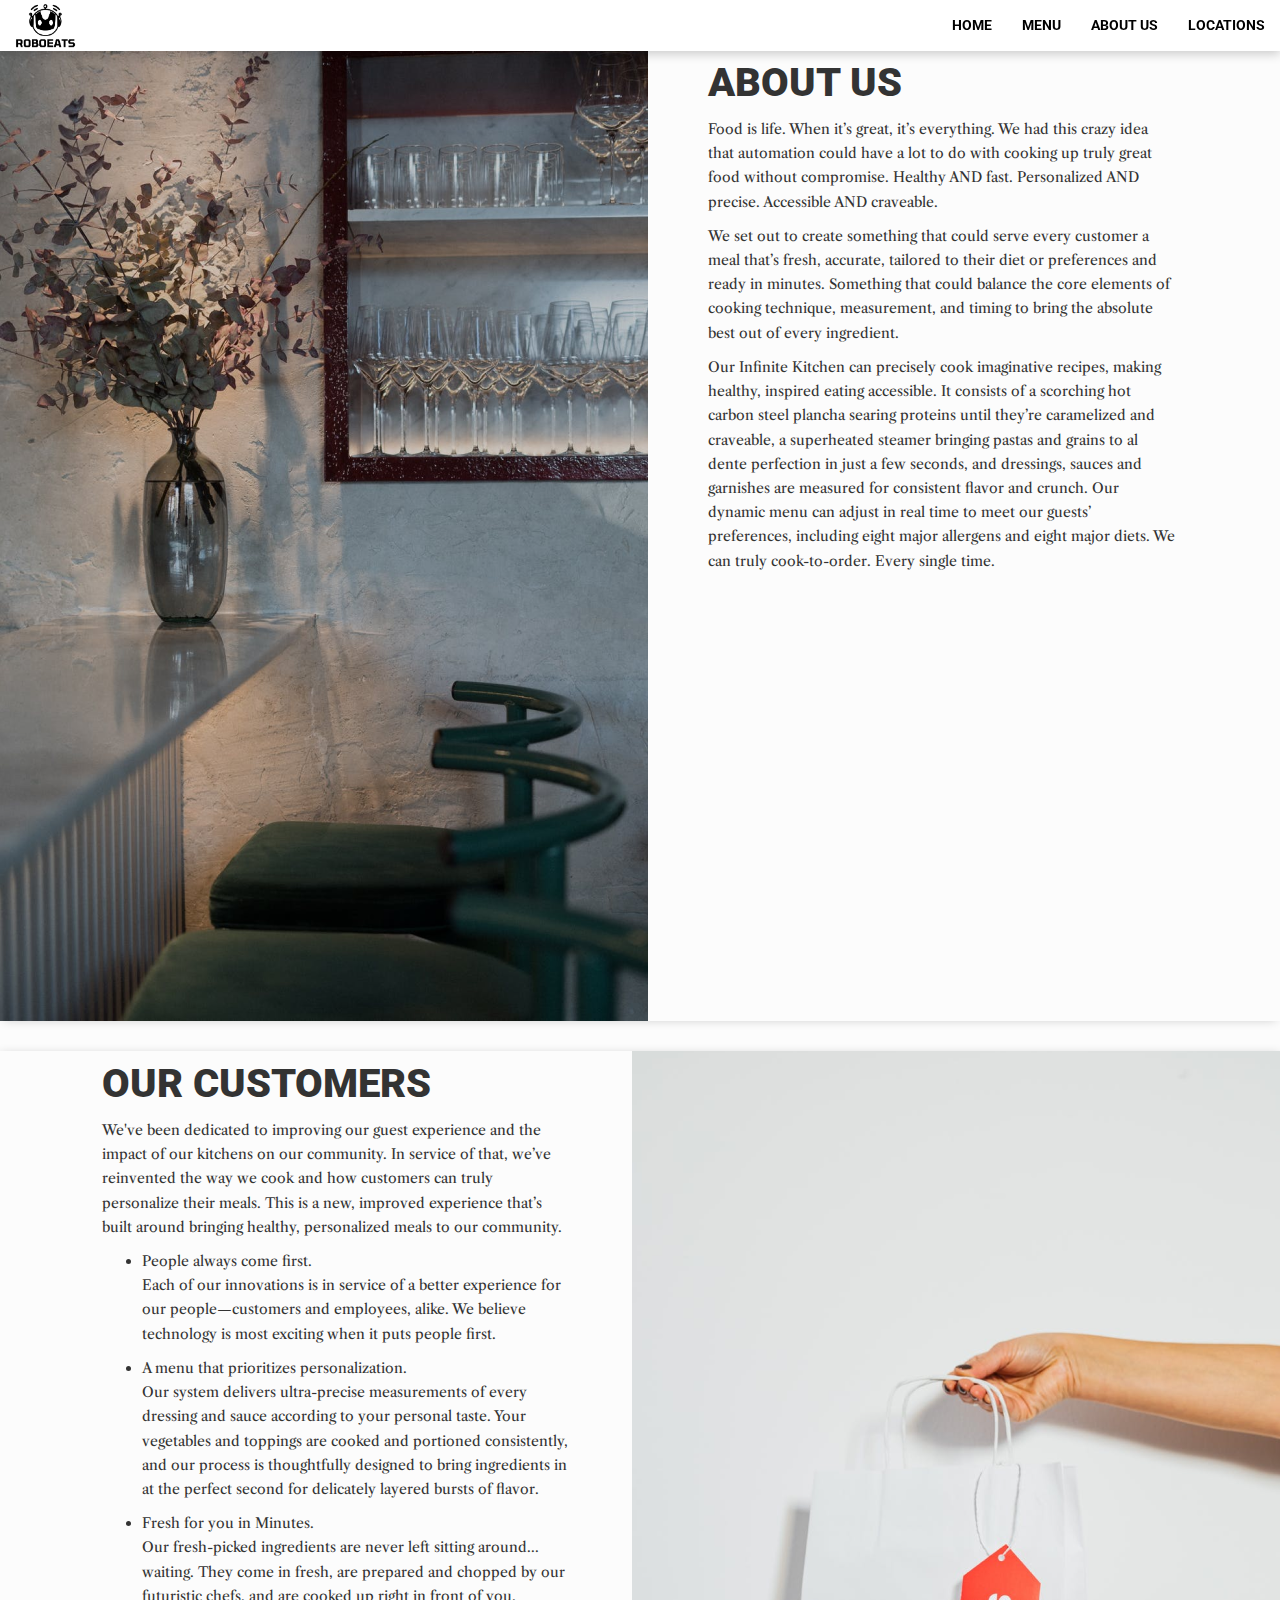
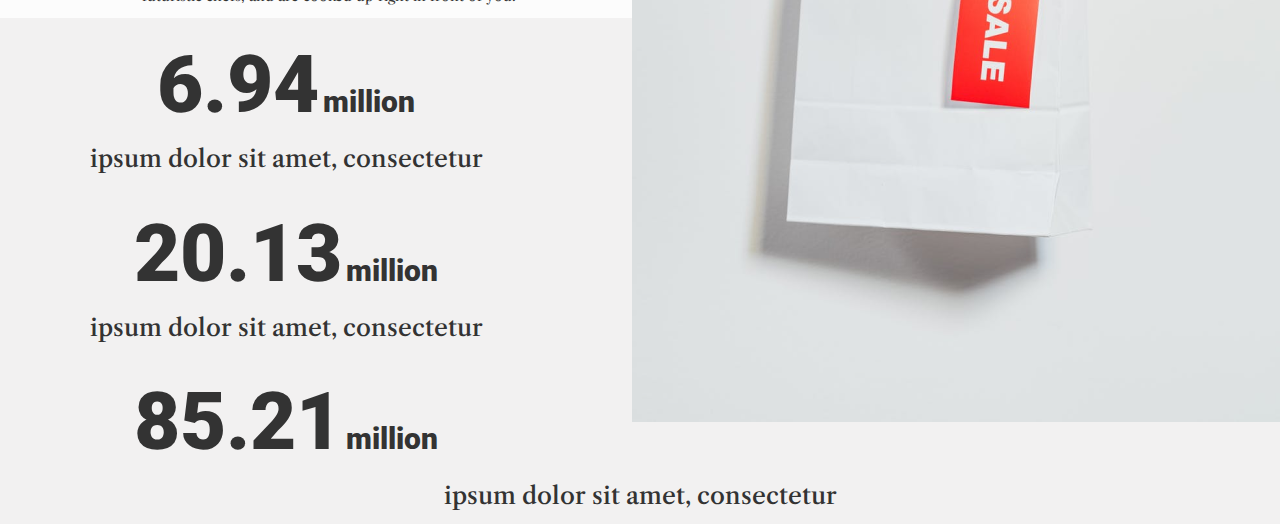
==== about.html @ 12f9654d "tweak navbar" ====
<!DOCTYPE html>
<html>
    <head> 
        <meta charset="utf-8">
        <meta name="viewport" content="width=device-width, initial-scale=1">

        <!-- CSS -->
        <link rel="stylesheet" href="https://maxcdn.bootstrapcdn.com/bootstrap/3.4.1/css/bootstrap.min.css">
        <link rel="stylesheet" href="./assets/css/about.css">
        <link rel="stylesheet" href="./assets/css/navbar.css">

        <!-- BOOTSTRAP -->
        <script src="https://ajax.googleapis.com/ajax/libs/jquery/3.5.1/jquery.min.js"></script>
        <script src="https://maxcdn.bootstrapcdn.com/bootstrap/3.4.1/js/bootstrap.min.js"></script>

        <title>About Us</title>
    </head>
    <body>
            <!-- Navbar -->
            <nav class="navbar navbar-fixed-top navbar-custom">
                <div class="container-fluid">
                  <div class="navbar-header">
                    <button type="button" class="navbar-toggle" data-toggle="collapse" onclick="openNav()">
                      <span class="icon-bar"></span>
                      <span class="icon-bar"></span>
                      <span class="icon-bar"></span>
                    </button>
                    <a class="navbar-brand" href="index.html"><img src="./assets/img/logo_b.png" alt="RoboEats Logo"></a>
                  </div>
                  <div class="collapse navbar-collapse" id="myNavbar">
                    <ul class="nav navbar-nav navbar-right">
                      <li><a class="nav-text" href="index.html">Home</a></li>
                      <li><a class="nav-text" href="menu.html">Menu</a></li>
                      <li><a class="nav-text" href="about.html">About Us</a></li>
                      <li><a class="nav-text" href="locations.html">Locations</a></li>
                    </ul>
                  </div>
                </div>
              </nav>
              <!-- End of Navbar -->
              <!-- Overlay -->
              <div id="myNav" class="overlay">
              <!-- Button to close the overlay navigation -->
                <a href="javascript:void(0)" class="closebtn" onclick="closeNav()">&times;</a>
                <!-- Overlay content -->
                <div class="overlay-content">
  
                  <div class="overlay-links">
                    <a href="index.html">Home</a>
                    <a href="menu.html">Menu</a>
                    <a href="about.html">About</a>
                    <a href="locations.html">Locations</a>
                  </div>
  
                  <div>
                    <img class="overlay-logo" src="./assets/img/logo_w.png" alt="RoboEats Logo">
                  </div>
  
                  <div class="overlay-footer">
                    <p class="overlay-footer-text-1">Find us on</p>
                    <a href="#"><img class="overlay-footer-icons" src="./assets/icons/facebook_w.svg" alt="Link to facebook"></a>
                    <a href="#"><img class="overlay-footer-icons" src="./assets/icons/instagram_w.svg" alt="Link to instagram"></a>
                    <a href="#"><img class="overlay-footer-icons" src="./assets/icons/tiktok_w.svg" alt="Link to tiktok"></a>
                    <a href="#"><img class="overlay-footer-icons" src="./assets/icons/ubereats_w.svg" alt="Link to ubereats"></a>
                    <a href="#"><img class="overlay-footer-icons" src="./assets/icons/doordash_w.svg" alt="Link to doordash"></a>
                    <p class="overlay-footer-text-2">RoboEats &copy; 2021 | All Rights Reserved</p>
                  </div>
  
                </div>
              </div>
              <!-- End of Overlay -->

        <!-- Main Content -->
        <main>
                <div class="container-fluid" id="about-us">
                    <div class="row">
                        <div class="col">
                            <img class="img-responsive pull-left" src="./assets/img/about-bg-1.png">
                        </div>
                        <div class="col">
                            <div class="about-content">
                                <div class="paragraphs">
                                    <h1 class="about-heading">About Us</h1>
                                    <p>Food is life. When it’s great, it’s everything.  We had this crazy idea that automation could have a lot to do with cooking up truly great food without compromise. Healthy AND fast. Personalized AND precise. Accessible AND craveable.</p>
                                    <p>We set out to create something that could serve every customer a meal that’s fresh, accurate, tailored to their diet or preferences and ready in minutes.  Something that could balance the core elements of cooking technique, measurement, and timing to bring the absolute best out of every ingredient.</p>
                                    <p>Our Infinite Kitchen can precisely cook imaginative recipes, making healthy, inspired eating accessible. It consists of a scorching hot carbon steel plancha searing proteins until they’re caramelized and craveable, a superheated steamer bringing pastas and grains to al dente perfection in just a few seconds, and dressings, sauces and garnishes are measured for consistent flavor and crunch. Our dynamic menu can adjust in real time to meet our guests’ preferences, including eight major allergens and eight major diets. We can truly cook-to-order. Every single time.</p>
                                </div>
                            </div>
                        </div>
                    </div>
                </div>

                <div class="container-fluid" id="our-customers">
                    <div class="row">
                        <div class="col">
                            <img class="img-responsive pull-right" src="./assets/img/about-bg-2.png">
                        </div>
                        <div class="col">
                            <div class="about-content">
                                <div class="paragraphs">
                                    <h2 class="about-heading">Our customers</h2>
                                    <p>We've been dedicated to improving our guest experience and the impact of our kitchens on our community. In service of that, we’ve reinvented the way we cook and how customers can truly personalize their meals. This is a new, improved experience that’s built around bringing healthy, personalized meals to our community.</p>
                                    <ul>
                                        <li>People always come first.
                                            <p>Each of our innovations is in service of a better experience for our people—customers and employees, alike. We believe technology is most exciting when it puts people first.</p>
                                        </li>
                                        <li>A menu that prioritizes personalization.
                                            <p>Our system delivers ultra-precise measurements of every dressing and sauce according to your personal taste. Your vegetables and toppings are cooked and portioned consistently, and our process is thoughtfully designed to bring ingredients in at the perfect second for delicately layered bursts of flavor.</p>
                                        </li>
                                        <li>Fresh for you in Minutes.
                                            <p>Our fresh-picked ingredients are never left sitting around... waiting. They come in fresh, are prepared and chopped by our futuristic chefs, and are cooked up right in front of you. </p>
                                        </li>
                                    </ul>
                                </div>
                                <div class="figures text-center">
                                    <div>
                                        <p><span class="numbers">6.94</span> <span class="units">million</span></p>
                                        <p><span class="descriptions">ipsum dolor sit amet, consectetur</span></p>
                                    </div>
                                    <div>
                                        <p><span class="numbers">20.13</span> <span class="units">million</span></p>
                                        <p><span class="descriptions">ipsum dolor sit amet, consectetur</span></p>
                                    </div>
                                    <div>
                                        <p><span class="numbers">85.21</span> <span class="units">million</span></p>
                                        <p><span class="descriptions">ipsum dolor sit amet, consectetur</span></p>
                                    </div>
                                </div>
                            </div>
                        </div>
                    </div>
                </div>
            </div>
        </main>
        <!-- End of Main content -->
        
    <script src="./assets/js/navbar.js"></script>        
    </body>
</html>
---- assets/css/about.css ----
/* Common CSS Starts*/
/* Fonts on this page:
    Roboto Bold 700
    Roboto Black 900
    Roboto Slab 400
    Roboto Bold 700

    font-family: 'Libre Caslon Text', serif;
    font-family: 'Roboto', sans-serif;
    font-family: 'Roboto Slab', serif;
*/
@import url('https://fonts.googleapis.com/css2?family=Libre+Caslon+Text&family=Roboto+Slab:wght@400;700&family=Roboto:wght@700;900&display=swap');
/* Common CSS Ends*/

body {
    background-color: #FCFCFC;
}

#about-us {
    margin: 0;
    padding: 0;
}

main {
    margin-top: 50px; /* Space for Navbar */
}

main .container-fluid {
    margin: 0;
    padding: 0;
}

.row {
    margin: 0;
}

#about-us img {
    margin-right: 60px;
}

#our-customers img {
    margin-left: 60px;
}

.about-heading {
    font-family: 'Roboto', sans-serif;
    font-weight: 900;
    font-size: 40px;
    text-transform: uppercase;
    line-height: 46.88px;                
    /* Prevent wrapping at breakpoints */
    margin: 10px 0;
    display: inline-block;
}

.paragraphs {
    padding: 0 8%;
}

.about-content >  .paragraphs > p,  .about-content >  .paragraphs > ul {
    font-family: 'Libre Caslon Text', serif;
    font-weight: 400;
    font-size: 14px;
    line-height: 24.22px;
} 

.figures {
    background-color: #F2F1F1;
}

.figures div p {
    margin: 0;
    padding: 0;
}

.figures div {
    padding: 10px 0;
}

.descriptions {
    font-family: 'Libre Caslon Text', serif;
    font-weight: 500;
    font-size: 24px;
}

.numbers {
    font-family: 'Roboto', sans-serif;
    font-weight: 900;
    font-size: 80px;
}

.units {
    font-family: 'Roboto', sans-serif;
    font-weight: 900;
    font-size: 30px;
}

#about-us {
    margin-bottom: 30px;
    box-shadow:  0 3px 10px -4px rgb(0 0 0 / 0.2); 
}

#our-customers {
    box-shadow: 0 3px 10px rgb(0 0 0 / 0.2);
}

@media only screen and (max-width: 375px) {
    .about-heading {
        font-size: 22px;
    }
}
---- assets/css/navbar.css ----
/* Common CSS Starts*/
/* Fonts on this page:
    Roboto Bold 700
    Roboto Black 900
    Roboto Slab 400
    Roboto Bold 700

    font-family: 'Libre Caslon Text', serif;
    font-family: 'Roboto', sans-serif;
    font-family: 'Roboto Slab', serif;
*/
@import url('https://fonts.googleapis.com/css2?family=Libre+Caslon+Text&family=Roboto+Slab:wght@400;700&family=Roboto:wght@700;900&display=swap');
/* Common CSS Ends*/



/* Overrides Default Bootstrap Styles Starts */
.nav-text {
    font-family: 'Roboto', sans-serif; /* Set Navbar Fonts */
    font-weight: 700;
    font-size: 14px;
    color: #000000;
    text-transform: uppercase;
}

.navbar ul li a:active, .navbar ul li a:visited, .navbar ul li a:hover {
    color: #000000; /* Overrides Links Color */
}

.navbar-custom {
    background-color:#FFFFFF; /* Set Navbar Color */
    box-shadow: 0 3px 10px rgb(0 0 0 / 0.2);
}

.navbar .navbar-brand {
    padding-top: 3px; /* Set Padding from Top for Logo */
}

.navbar .navbar-brand img {
    height: 45px; /* Set Logo Height */
}

.icon-bar {
    background-color:#0D0D0D !important; /* Overrides Hamburger Menu */
}
/* Overrides Default Bootstrap Styles Ends */


/* Overlay CSS Starts */
/* Reference: https://www.w3schools.com/howto/howto_js_fullscreen_overlay.asp */
.overlay {
    height: 100%;
    width: 0;
    position: fixed;
    z-index: 1;
    left: 0;
    top: 0;
    background-color: rgb(19,19,19);
    background-color: rgba(19,19,19, 0.95);
    overflow-x: hidden;
    transition: 0.3s;
}

.overlay-content {
    position: relative;
    width: 100%;
    height: calc(100% - 50px); /* Minus margin-top */
    text-align: center;
    margin-top: 50px; /* Margin needed for close button */
    padding: 0;
}

.overlay .overlay-links > a {
    padding: 10px;
    text-decoration: none;
    font-family: 'Roboto', sans-serif;
    text-transform: uppercase;
    font-size: 24px;
    color: #FFFFFF;
    display: block;
    transition: 0.3s;
    padding: 0;
}

.overlay .overlay-links > a:hover {
    /* overlay-links styles */
    color: #FCFCFC;
    text-decoration: none;
}

.overlay-logo {
    width: 200px;
    padding: 20px;
}

/* Close button position */
.overlay .closebtn {
    position: absolute;
    top: 10px;
    right: 35px;
}

/* Close button */
#myNav .closebtn {
    color: #FFFFFF;
    font-size: 25px;
    font-family: 'Libre Caslon Text', serif;
}

#myNav > a:hover {
    /* closebtn styles */
    color: #FCFCFC;
    text-decoration: none;
}

.overlay-footer {
    position: absolute;
    bottom: 0;
    width: 100%;

    font-family: 'Roboto', sans-serif;
    font-weight: 700;
    text-transform: uppercase;
    font-size: 12px;
    color:#FFFFFF;
}

.overlay-footer-icons {
    padding: 5px 2px;
}

.overlay-footer-text-1 {
    margin: 0;
    padding: 0;
}

.overlay-footer-text-2 {
    margin: 0;
    padding: 10px 0;
}

/* Overlay CSS Ends */
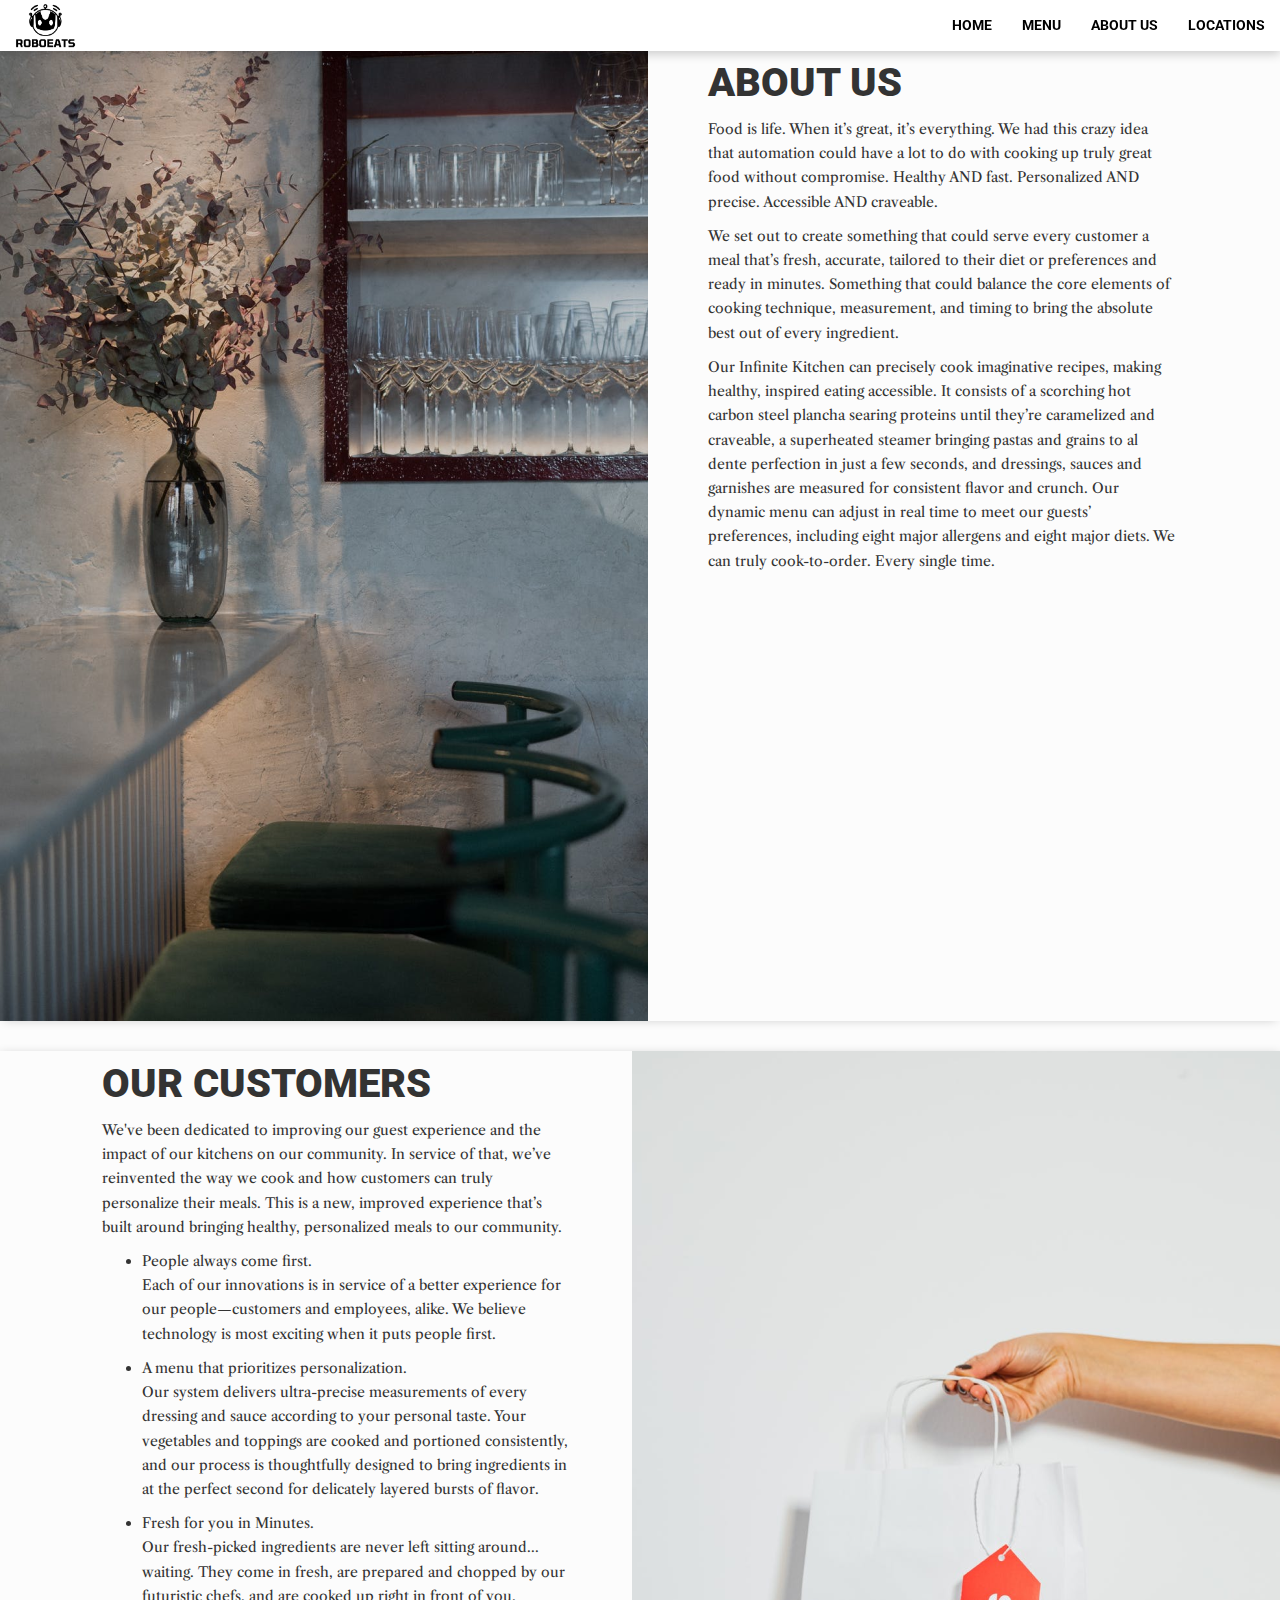
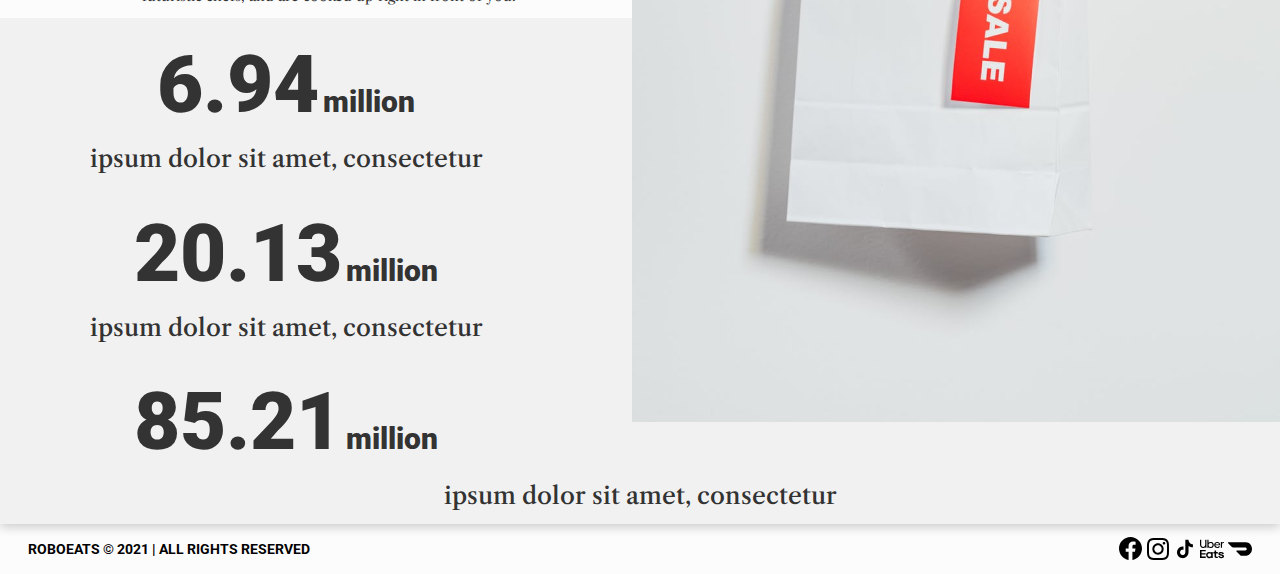
==== commit 7d41deca: "add footer to all pages" ====
--- a/about.html
+++ b/about.html
@@ -8,6 +8,7 @@
         <link rel="stylesheet" href="https://maxcdn.bootstrapcdn.com/bootstrap/3.4.1/css/bootstrap.min.css">
         <link rel="stylesheet" href="./assets/css/about.css">
         <link rel="stylesheet" href="./assets/css/navbar.css">
+        <link rel="stylesheet" href="./assets/css/footer.css">
 
         <!-- BOOTSTRAP -->
         <script src="https://ajax.googleapis.com/ajax/libs/jquery/3.5.1/jquery.min.js"></script>
@@ -134,6 +135,72 @@
         </main>
         <!-- End of Main content -->
         
+        <footer>
+            <div class="desktop">
+                <div class="footer">
+                    <p class="footer__text">RoboEats &copy; 2021 | All Rights Reserved</p>
+                    <div class="footer__icons">
+                        <img src="assets/icons/facebook_b.svg" alt="link to facebook" />
+                        <img src="assets/icons/instagram_b.svg" alt="link to instagram" />
+                        <img src="assets/icons/tiktok_b.svg" alt="link to tiktok" />
+                        <img src="assets/icons/ubereats_b.svg" alt="link to ubereats" />
+                        <img src="assets/icons/doordash_b.svg" alt="link to doordash" />
+                    </div>
+                </div>
+            </div>
+            <div class="mobile">
+              <div class="m-footer">
+                <ul class="m-footer__list">
+                  <li class="m-footer_li">
+                    <a class="m-footer__text" href="./index.html">Home</a>
+                  </li>
+                  <li class="m-footer_li">
+                    <a class="m-footer__text" href="./menu.html">Menu</a>
+                  </li>
+                  <li class="m-footer_li">
+                    <a class="m-footer__text" href="./about.html">About Us</a>
+                  </li>
+                  <li class="m-footer_li">
+                    <a class="m-footer__text" href="./locations.html">Locations</a>
+                  </li>
+                </ul>
+                <div class="m-footer__icons-container">
+                  <p class="m-footer__text">Find us on</p>
+                  <div>
+                    <img
+                      class="m-footer__icons"
+                      src="./assets/icons/facebook_b.svg"
+                      alt="link to facebook"
+                    />
+                    <img
+                      class="m-footer__icons"
+                      src="./assets/icons/instagram_b.svg"
+                      alt="link to instagram"
+                    />
+                    <img
+                      class="m-footer__icons"
+                      src="./assets/icons/tiktok_b.svg"
+                      alt="link to tiktok"
+                    />
+                    <img
+                      class="m-footer__icons"
+                      src="./assets/icons/ubereats_b.svg"
+                      alt="link to ubereats"
+                    />
+                    <img
+                      class="m-footer__icons"
+                      src="./assets/icons/doordash_b.svg"
+                      alt="link to doordash"
+                    />
+                  </div>
+                </div>
+              </div>
+              <p class="m-footer__copy m-footer__text">
+                RoboEats &copy; 2021 | All Rights Reserved
+              </p>
+            </div>
+          </footer>
+
     <script src="./assets/js/navbar.js"></script>        
     </body>
 </html>--- a/assets/css/footer.css
+++ b/assets/css/footer.css
@@ -0,0 +1,79 @@
+/* footer - start */
+.footer {
+  height: 50px;
+  margin: 0 2em;
+  display: flex;
+  justify-content: space-between;
+}
+
+.footer__text {
+  align-self: center;
+  font-family: Roboto, sans-serif;
+  font-weight: 700;
+  text-decoration: none;
+  text-transform: uppercase;
+  color: black;
+  margin: 0;
+}
+
+.footer__icons {
+  align-self: center;
+}
+
+.m-footer {
+  margin-top: 50px;
+  display: flex;
+  justify-content: space-around;
+}
+
+.m-footer__list {
+  margin: 0;
+  padding: 0;
+  list-style: none;
+  width: 110px;
+}
+
+.m-footer_li {
+  margin: 0.2em;
+}
+
+.m-footer__text {
+  font-family: "Roboto", sans-serif;
+  font-weight: 700;
+  color: black;
+  text-transform: uppercase;
+}
+
+.m-footer__icons-container {
+  width: 110px;
+}
+
+.m-footer__icons {
+  margin: 0 0.3em 0.7em 0;
+}
+
+.m-footer__copy {
+  padding-top: 2em;
+  text-align: center;
+  margin: auto;
+}
+
+.desktop {
+  display: block;
+}
+
+.mobile {
+  display: none;
+}
+
+@media only screen and (max-width: 480px) {
+  .desktop {
+    display: none;
+  }
+
+  .mobile {
+    display: block;
+  }
+}
+
+/* footer - end */
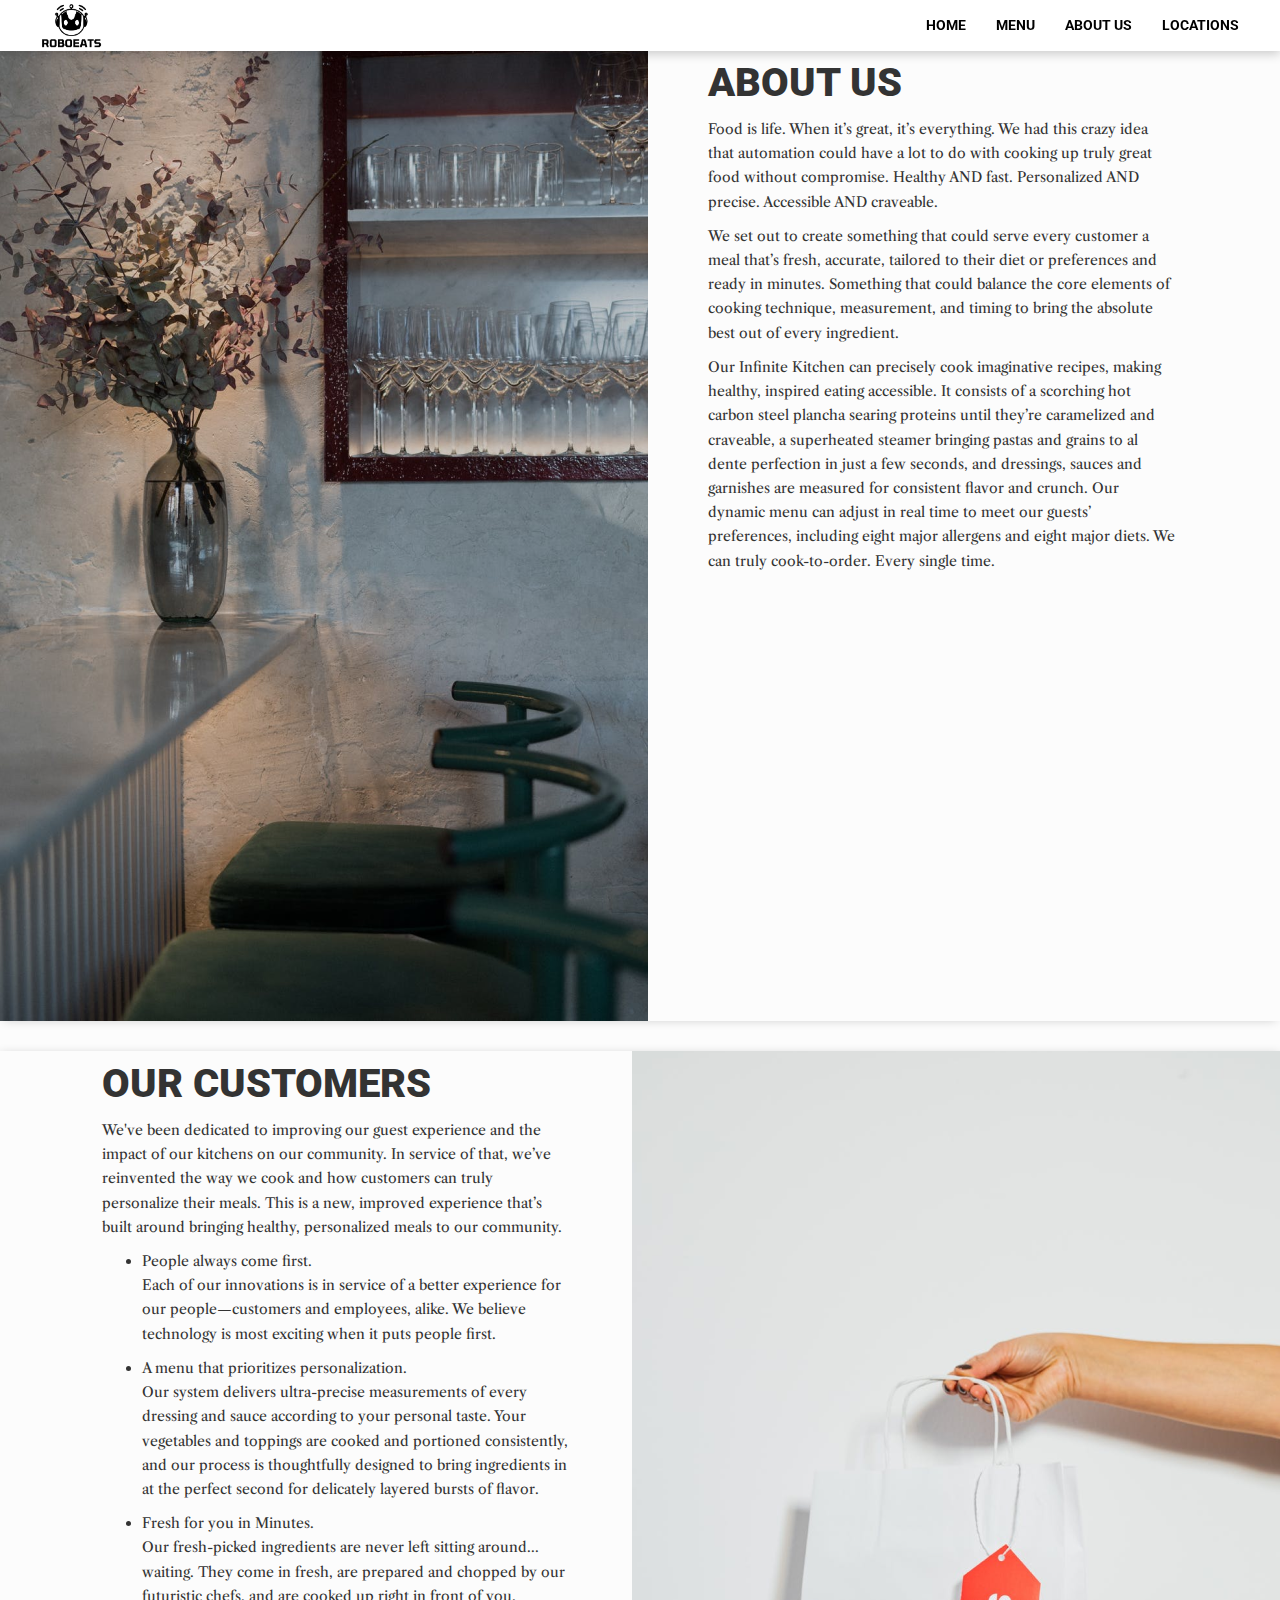
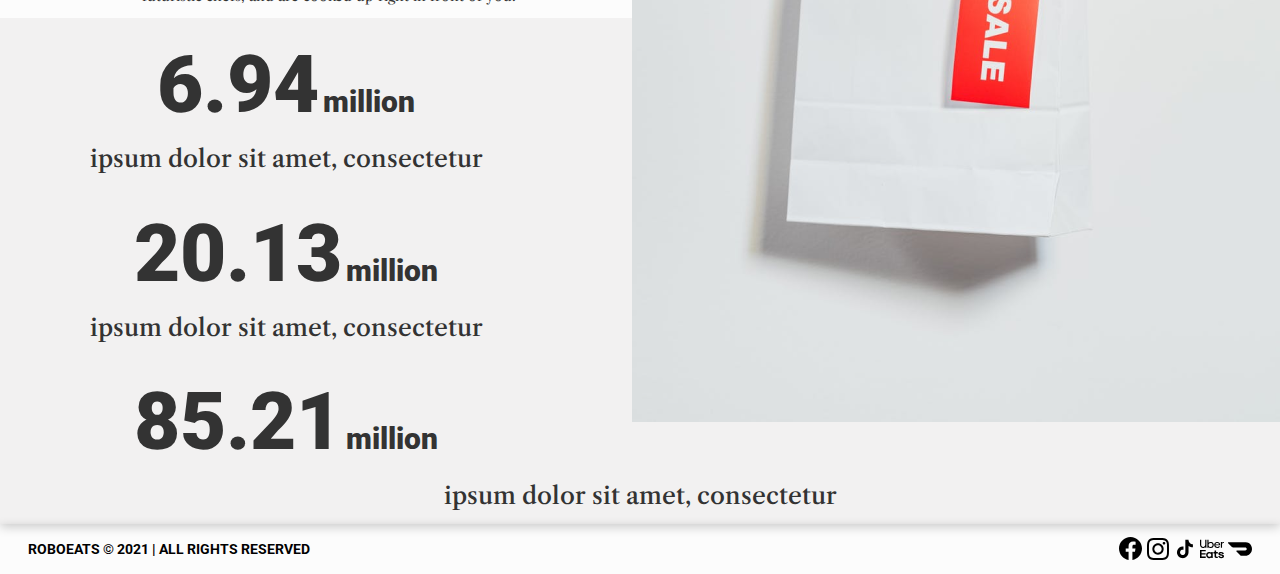
==== commit fac736c2: "modified: meta tags" ====
--- a/about.html
+++ b/about.html
@@ -3,6 +3,8 @@
     <head> 
         <meta charset="utf-8">
         <meta name="viewport" content="width=device-width, initial-scale=1">
+      <meta name="description" content="A fully automated restaurant using today's cutting-edge technology to provide service through an AI-enabled robot.">
+      <meta name="author" content="Jenny Dcruz, Lawrence Lo, Pallav Dubey, Prachi Talajia, Willian Bradley">
 
         <!-- CSS -->
         <link rel="stylesheet" href="https://maxcdn.bootstrapcdn.com/bootstrap/3.4.1/css/bootstrap.min.css">
--- a/assets/css/navbar.css
+++ b/assets/css/navbar.css
@@ -30,6 +30,8 @@
 .navbar-custom {
     background-color:#FFFFFF; /* Set Navbar Color */
     box-shadow: 0 3px 10px rgb(0 0 0 / 0.2);
+    padding-left: 2%;
+    padding-right: 2%;
 }
 
 .navbar .navbar-brand {
--- a/assets/css/footer.css
+++ b/assets/css/footer.css
@@ -21,7 +21,7 @@
 }
 
 .m-footer {
-  margin-top: 50px;
+  padding-top: 20px;
   display: flex;
   justify-content: space-around;
 }
@@ -60,10 +60,12 @@
 
 .desktop {
   display: block;
+  box-shadow: 0 3px 10px rgb(0 0 0 / 0.2);
 }
 
 .mobile {
   display: none;
+  box-shadow: 0 3px 10px rgb(0 0 0 / 0.2);
 }
 
 @media only screen and (max-width: 480px) {
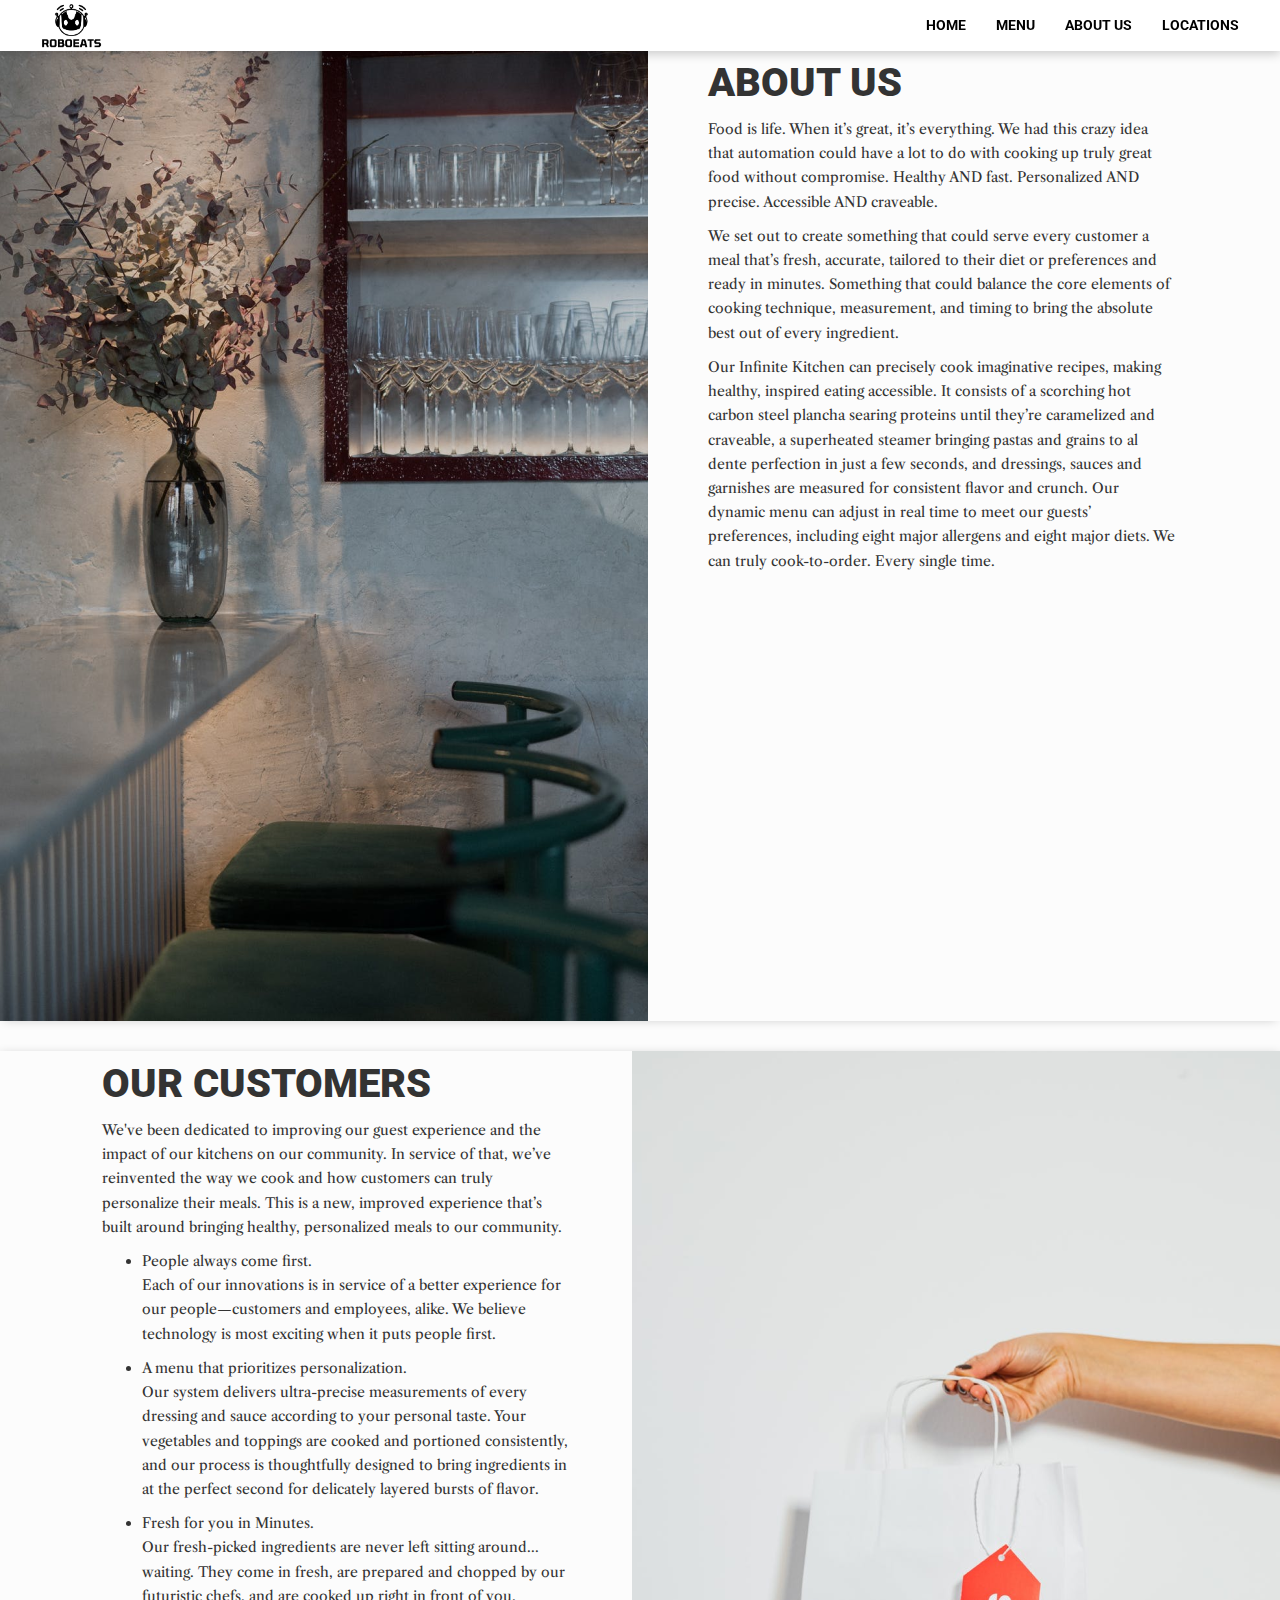
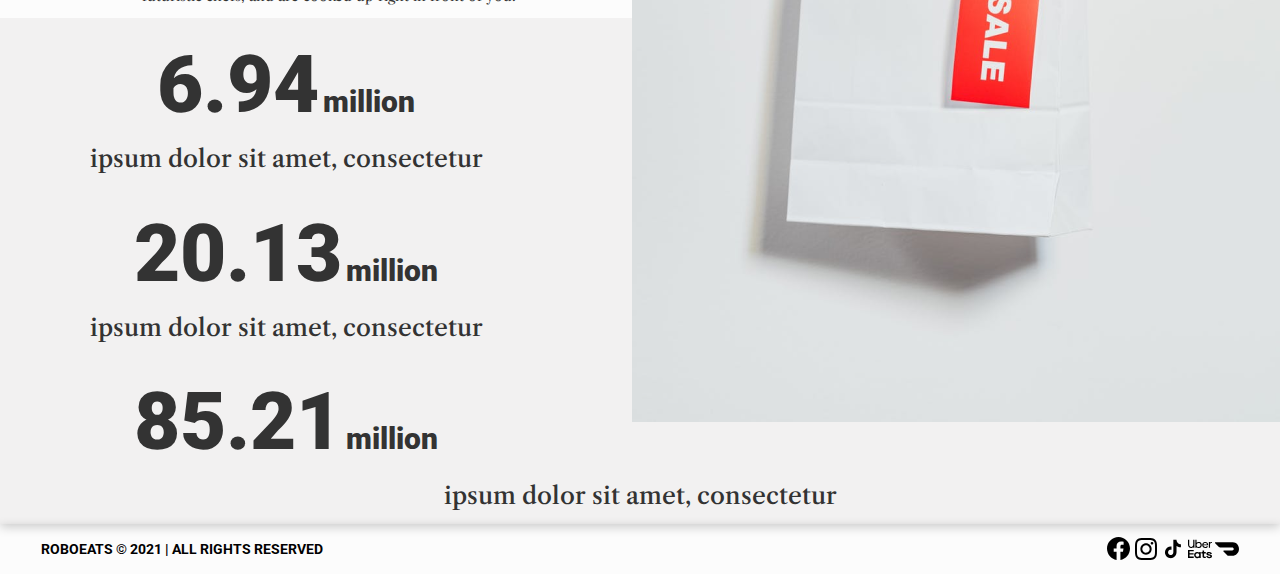
==== commit 5b9fab8f: "rename footer classes" ====
--- a/about.html
+++ b/about.html
@@ -138,7 +138,7 @@
         <!-- End of Main content -->
         
         <footer>
-            <div class="desktop">
+            <div class="desktop-footer">
                 <div class="footer">
                     <p class="footer__text">RoboEats &copy; 2021 | All Rights Reserved</p>
                     <div class="footer__icons">
@@ -150,7 +150,7 @@
                     </div>
                 </div>
             </div>
-            <div class="mobile">
+            <div class="mobile-footer">
               <div class="m-footer">
                 <ul class="m-footer__list">
                   <li class="m-footer_li">
--- a/assets/css/footer.css
+++ b/assets/css/footer.css
@@ -1,4 +1,3 @@
-/* footer - start */
 .footer {
   height: 50px;
   margin: 0 2em;
@@ -14,10 +13,12 @@
   text-transform: uppercase;
   color: black;
   margin: 0;
+  padding-left: 0.8em;
 }
 
 .footer__icons {
   align-self: center;
+  padding-right: 0.8em;
 }
 
 .m-footer {
@@ -58,24 +59,31 @@
   margin: auto;
 }
 
-.desktop {
+.desktop-footer {
   display: block;
   box-shadow: 0 3px 10px rgb(0 0 0 / 0.2);
 }
 
-.mobile {
+@media only screen and (min-width: 1024px) {
+  .footer__icons {
+    padding-right: 0.9em;
+  }
+  .footer__text {
+    padding-left: 0.9em;
+  }
+}
+
+.mobile-footer {
   display: none;
   box-shadow: 0 3px 10px rgb(0 0 0 / 0.2);
 }
 
 @media only screen and (max-width: 480px) {
-  .desktop {
+  .desktop-footer {
     display: none;
   }
 
-  .mobile {
+  .mobile-footer {
     display: block;
   }
 }
-
-/* footer - end */
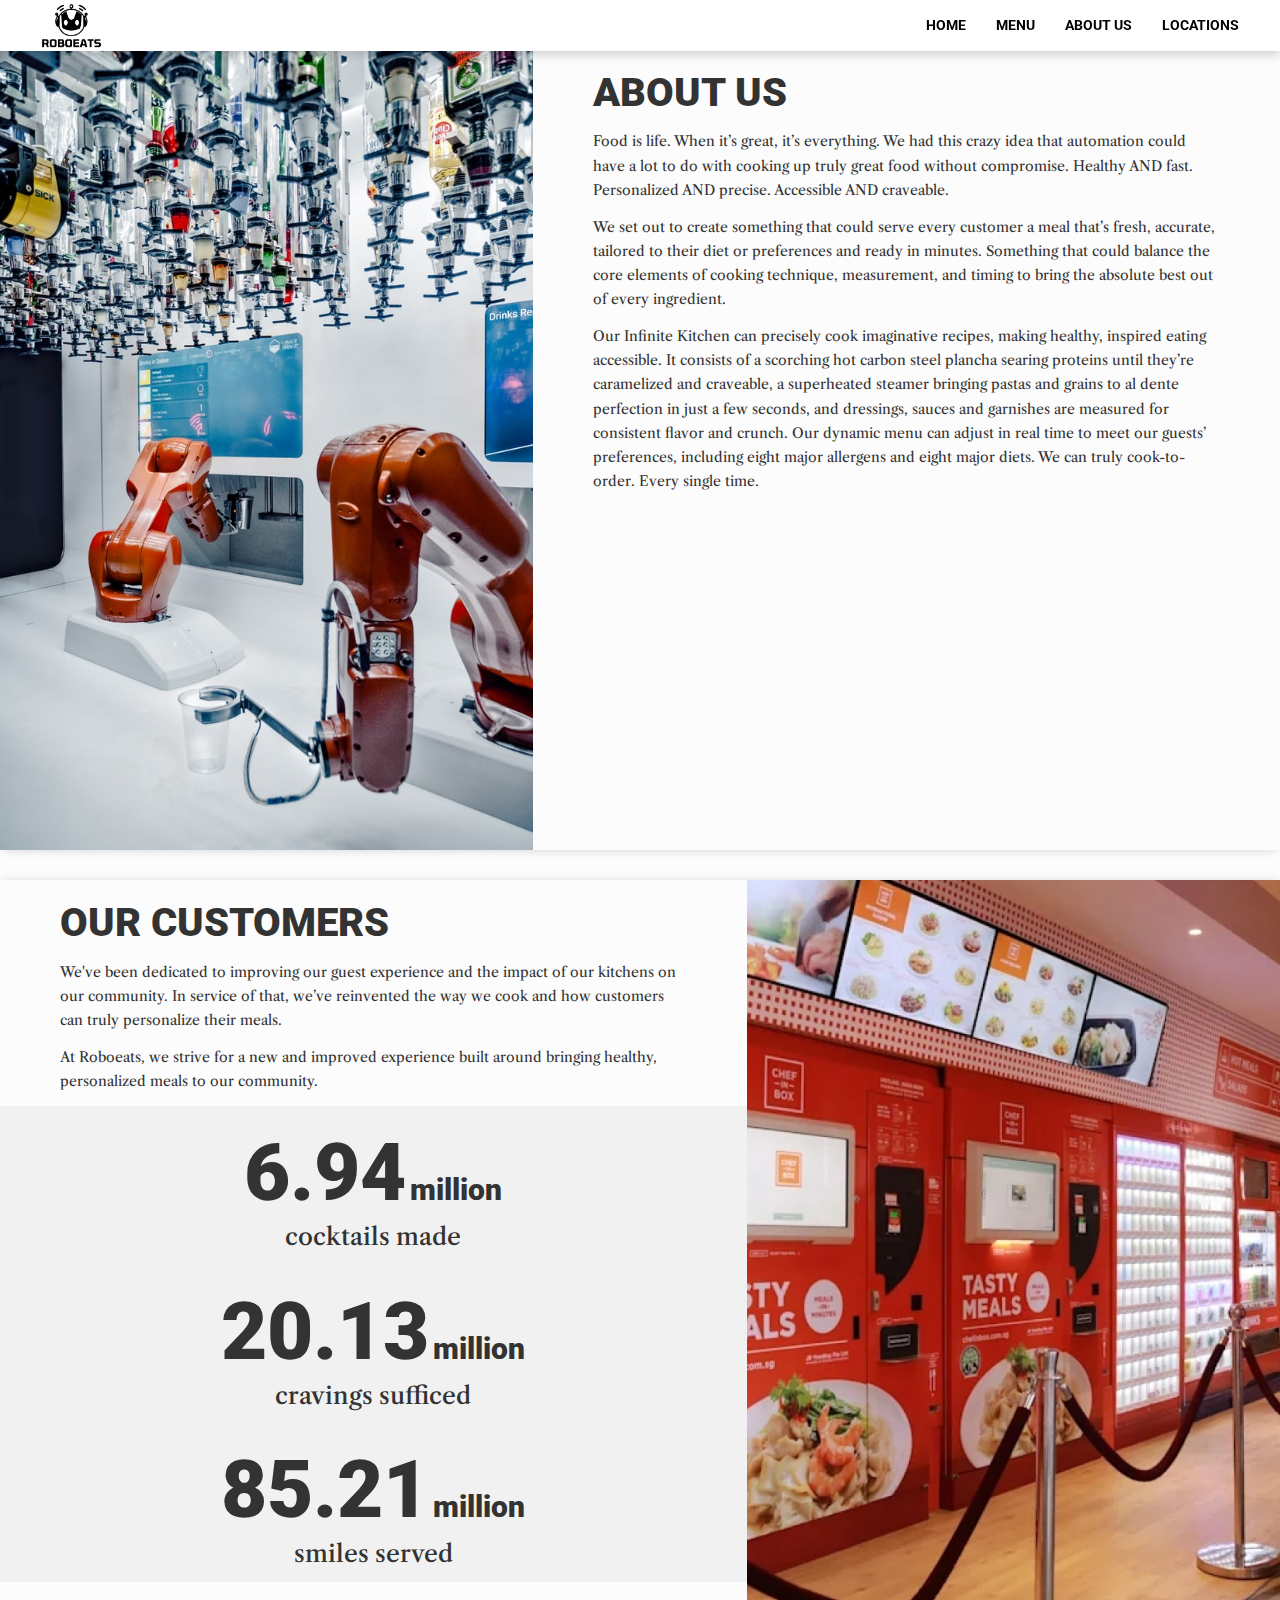
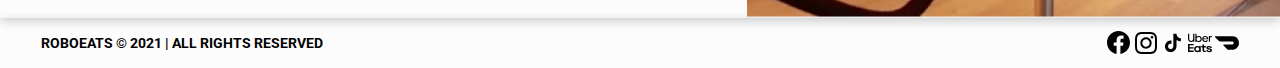
==== commit 5e8d8a5a: "update about page" ====
--- a/about.html
+++ b/about.html
@@ -8,6 +8,7 @@
 
         <!-- CSS -->
         <link rel="stylesheet" href="https://maxcdn.bootstrapcdn.com/bootstrap/3.4.1/css/bootstrap.min.css">
+        <link rel="stylesheet" href="./assets/css/global.css">
         <link rel="stylesheet" href="./assets/css/about.css">
         <link rel="stylesheet" href="./assets/css/navbar.css">
         <link rel="stylesheet" href="./assets/css/footer.css">
@@ -19,68 +20,78 @@
         <title>About Us</title>
     </head>
     <body>
-            <!-- Navbar -->
-            <nav class="navbar navbar-fixed-top navbar-custom">
-                <div class="container-fluid">
-                  <div class="navbar-header">
-                    <button type="button" class="navbar-toggle" data-toggle="collapse" onclick="openNav()">
-                      <span class="icon-bar"></span>
-                      <span class="icon-bar"></span>
-                      <span class="icon-bar"></span>
-                    </button>
-                    <a class="navbar-brand" href="index.html"><img src="./assets/img/logo_b.png" alt="RoboEats Logo"></a>
-                  </div>
-                  <div class="collapse navbar-collapse" id="myNavbar">
-                    <ul class="nav navbar-nav navbar-right">
-                      <li><a class="nav-text" href="index.html">Home</a></li>
-                      <li><a class="nav-text" href="menu.html">Menu</a></li>
-                      <li><a class="nav-text" href="about.html">About Us</a></li>
-                      <li><a class="nav-text" href="locations.html">Locations</a></li>
-                    </ul>
-                  </div>
-                </div>
-              </nav>
-              <!-- End of Navbar -->
-              <!-- Overlay -->
-              <div id="myNav" class="overlay">
-              <!-- Button to close the overlay navigation -->
-                <a href="javascript:void(0)" class="closebtn" onclick="closeNav()">&times;</a>
-                <!-- Overlay content -->
-                <div class="overlay-content">
-  
-                  <div class="overlay-links">
-                    <a href="index.html">Home</a>
-                    <a href="menu.html">Menu</a>
-                    <a href="about.html">About</a>
-                    <a href="locations.html">Locations</a>
-                  </div>
-  
-                  <div>
-                    <img class="overlay-logo" src="./assets/img/logo_w.png" alt="RoboEats Logo">
-                  </div>
-  
-                  <div class="overlay-footer">
-                    <p class="overlay-footer-text-1">Find us on</p>
-                    <a href="#"><img class="overlay-footer-icons" src="./assets/icons/facebook_w.svg" alt="Link to facebook"></a>
-                    <a href="#"><img class="overlay-footer-icons" src="./assets/icons/instagram_w.svg" alt="Link to instagram"></a>
-                    <a href="#"><img class="overlay-footer-icons" src="./assets/icons/tiktok_w.svg" alt="Link to tiktok"></a>
-                    <a href="#"><img class="overlay-footer-icons" src="./assets/icons/ubereats_w.svg" alt="Link to ubereats"></a>
-                    <a href="#"><img class="overlay-footer-icons" src="./assets/icons/doordash_w.svg" alt="Link to doordash"></a>
-                    <p class="overlay-footer-text-2">RoboEats &copy; 2021 | All Rights Reserved</p>
-                  </div>
-  
-                </div>
-              </div>
-              <!-- End of Overlay -->
+      <!-- Navbar -->
+      <nav class="navbar navbar-fixed-top navbar-custom">
+        <div class="container-fluid">
+          <div class="navbar-header">
+            <button type="button" class="navbar-toggle" data-toggle="collapse" onclick="openNav()">
+              <span class="icon-bar"></span>
+              <span class="icon-bar"></span>
+              <span class="icon-bar"></span>
+            </button>
+            <a class="navbar-brand" href="index.html"><img src="./assets/img/logo_b.png" alt="RoboEats Logo"></a>
+          </div>
+          <div class="collapse navbar-collapse" id="myNavbar">
+            <ul class="nav navbar-nav navbar-right">
+              <li><a class="nav-text" href="index.html">Home</a></li>
+              <li class="dropdown dropdown-hover">
+                <a class="dropdown-toggle nav-text" data-toggle="" href="menu.html">Menu</a>
+                <ul class="dropdown-menu dropdown-menu-left dropdown-hover-menu">
+                  <li><a class="nav-text" href="breakfast.html">Breakfast</a></li>
+                  <li><a class="nav-text" href="lunch.html">Lunch</a></li>
+                  <li><a class="nav-text" href="dinner.html">Dinner</a></li>
+                  <li><a class="nav-text" href="drinks.html">Drinks</a></li>
+                  <li><a class="nav-text" href="desserts.html">Desserts</a></li>
+                  <li><a class="nav-text" href="kids.html">Kids Meals</a></li>
+                </ul>
+              </li>
+              <li><a class="nav-text" href="about.html">About Us</a></li>
+              <li><a class="nav-text" href="locations.html">Locations</a></li>
+            </ul>
+          </div>
+        </div>
+      </nav>
+      <!-- End of Navbar -->
+      <!-- Overlay -->
+      <div id="myNav" class="overlay">
+      <!-- Button to close the overlay navigation -->
+        <a href="javascript:void(0)" class="closebtn" onclick="closeNav()">&times;</a>
+        <!-- Overlay content -->
+        <div class="overlay-content">
+
+          <div class="overlay-links">
+            <a href="index.html">Home</a>
+            <a href="menu.html">Menu</a>
+            <a href="about.html">About</a>
+            <a href="locations.html">Locations</a>
+          </div>
+
+          <div>
+            <img class="overlay-logo" src="./assets/img/logo_w.png" alt="RoboEats Logo">
+          </div>
+
+          <div class="overlay-footer">
+            <p class="overlay-footer-text-1">Find us on</p>
+            <a href="#"><img class="overlay-footer-icons" src="./assets/icons/facebook_w.svg" alt="Link to facebook"></a>
+            <a href="#"><img class="overlay-footer-icons" src="./assets/icons/instagram_w.svg" alt="Link to instagram"></a>
+            <a href="#"><img class="overlay-footer-icons" src="./assets/icons/tiktok_w.svg" alt="Link to tiktok"></a>
+            <a href="#"><img class="overlay-footer-icons" src="./assets/icons/ubereats_w.svg" alt="Link to ubereats"></a>
+            <a href="#"><img class="overlay-footer-icons" src="./assets/icons/doordash_w.svg" alt="Link to doordash"></a>
+            <p class="overlay-footer-text-2">RoboEats &copy; 2021 | All Rights Reserved</p>
+          </div>
+
+        </div>
+      </div>
+      <!-- End of Overlay -->
 
         <!-- Main Content -->
         <main>
                 <div class="container-fluid" id="about-us">
                     <div class="row">
-                        <div class="col">
-                            <img class="img-responsive pull-left" src="./assets/img/about-bg-1.png">
-                        </div>
-                        <div class="col">
+                        <div class="col-sm-12 col-md-5">
+                            <img src="./assets/img/about-bg-1.jpeg">
+                        </div>
+                        <div class="col-sm-12 col-md-7">
                             <div class="about-content">
                                 <div class="paragraphs">
                                     <h1 class="about-heading">About Us</h1>
@@ -95,38 +106,28 @@
 
                 <div class="container-fluid" id="our-customers">
                     <div class="row">
-                        <div class="col">
-                            <img class="img-responsive pull-right" src="./assets/img/about-bg-2.png">
-                        </div>
-                        <div class="col">
+                        <div class="col-sm-12 col-md-5 col-md-push-7">
+                            <img src="./assets/img/about-bg-2.png">
+                        </div>
+                        <div class="col-sm-12 col-md-7 col-md-pull-5">
                             <div class="about-content">
                                 <div class="paragraphs">
                                     <h2 class="about-heading">Our customers</h2>
-                                    <p>We've been dedicated to improving our guest experience and the impact of our kitchens on our community. In service of that, we’ve reinvented the way we cook and how customers can truly personalize their meals. This is a new, improved experience that’s built around bringing healthy, personalized meals to our community.</p>
-                                    <ul>
-                                        <li>People always come first.
-                                            <p>Each of our innovations is in service of a better experience for our people—customers and employees, alike. We believe technology is most exciting when it puts people first.</p>
-                                        </li>
-                                        <li>A menu that prioritizes personalization.
-                                            <p>Our system delivers ultra-precise measurements of every dressing and sauce according to your personal taste. Your vegetables and toppings are cooked and portioned consistently, and our process is thoughtfully designed to bring ingredients in at the perfect second for delicately layered bursts of flavor.</p>
-                                        </li>
-                                        <li>Fresh for you in Minutes.
-                                            <p>Our fresh-picked ingredients are never left sitting around... waiting. They come in fresh, are prepared and chopped by our futuristic chefs, and are cooked up right in front of you. </p>
-                                        </li>
-                                    </ul>
-                                </div>
+                                    <p>We've been dedicated to improving our guest experience and the impact of our kitchens on our community. In service of that, we’ve reinvented the way we cook and how customers can truly personalize their meals.</p>
+                                    <p>At Roboeats, we strive for a new and improved experience built around bringing healthy, personalized meals to our community.</p>
+                                  </div>
                                 <div class="figures text-center">
                                     <div>
                                         <p><span class="numbers">6.94</span> <span class="units">million</span></p>
-                                        <p><span class="descriptions">ipsum dolor sit amet, consectetur</span></p>
+                                        <p><span class="descriptions">cocktails made</span></p>
                                     </div>
                                     <div>
                                         <p><span class="numbers">20.13</span> <span class="units">million</span></p>
-                                        <p><span class="descriptions">ipsum dolor sit amet, consectetur</span></p>
+                                        <p><span class="descriptions">cravings sufficed</span></p>
                                     </div>
                                     <div>
                                         <p><span class="numbers">85.21</span> <span class="units">million</span></p>
-                                        <p><span class="descriptions">ipsum dolor sit amet, consectetur</span></p>
+                                        <p><span class="descriptions">smiles served</span></p>
                                     </div>
                                 </div>
                             </div>
--- a/assets/css/global.css
+++ b/assets/css/global.css
@@ -0,0 +1,8 @@
+/* || Typography */
+@import url('https://fonts.googleapis.com/css2?family=Libre+Caslon+Text&family=Roboto+Slab:wght@400;700&family=Roboto:wght@700;900&display=swap');
+/* 
+    Includes:
+    font-family: 'Roboto', sans-serif;
+    font-family: 'Roboto Slab', serif;
+    font-family: 'Libre Caslon Text', serif;
+*/--- a/assets/css/about.css
+++ b/assets/css/about.css
@@ -1,17 +1,3 @@
-/* Common CSS Starts*/
-/* Fonts on this page:
-    Roboto Bold 700
-    Roboto Black 900
-    Roboto Slab 400
-    Roboto Bold 700
-
-    font-family: 'Libre Caslon Text', serif;
-    font-family: 'Roboto', sans-serif;
-    font-family: 'Roboto Slab', serif;
-*/
-@import url('https://fonts.googleapis.com/css2?family=Libre+Caslon+Text&family=Roboto+Slab:wght@400;700&family=Roboto:wght@700;900&display=swap');
-/* Common CSS Ends*/
-
 body {
     background-color: #FCFCFC;
 }
@@ -30,16 +16,16 @@
     padding: 0;
 }
 
-.row {
+main .row {
     margin: 0;
 }
 
-#about-us img {
-    margin-right: 60px;
+main div{
+    overflow: hidden;
 }
 
-#our-customers img {
-    margin-left: 60px;
+div[class^="col"] {
+    padding: 0;
 }
 
 .about-heading {
@@ -47,17 +33,23 @@
     font-weight: 900;
     font-size: 40px;
     text-transform: uppercase;
-    line-height: 46.88px;                
-    /* Prevent wrapping at breakpoints */
-    margin: 10px 0;
-    display: inline-block;
+    line-height: 46.88px;
+}
+
+main p {
+    margin: 2% 0;
+}
+
+main img {
+    width: 100%;
+    height: auto;
 }
 
 .paragraphs {
     padding: 0 8%;
 }
 
-.about-content >  .paragraphs > p,  .about-content >  .paragraphs > ul {
+.about-content >  .paragraphs > p {
     font-family: 'Libre Caslon Text', serif;
     font-weight: 400;
     font-size: 14px;
@@ -81,6 +73,10 @@
     font-family: 'Libre Caslon Text', serif;
     font-weight: 500;
     font-size: 24px;
+}
+
+.figures div p:nth-child(even) {
+    margin-top: -10px;
 }
 
 .numbers {
@@ -108,4 +104,10 @@
     .about-heading {
         font-size: 22px;
     }
+}
+
+@media only screen and (min-width: 1440px) {
+    .about-content {
+        padding-top: 90px;
+    }
 }--- a/assets/css/navbar.css
+++ b/assets/css/navbar.css
@@ -1,19 +1,3 @@
-/* Common CSS Starts*/
-/* Fonts on this page:
-    Roboto Bold 700
-    Roboto Black 900
-    Roboto Slab 400
-    Roboto Bold 700
-
-    font-family: 'Libre Caslon Text', serif;
-    font-family: 'Roboto', sans-serif;
-    font-family: 'Roboto Slab', serif;
-*/
-@import url('https://fonts.googleapis.com/css2?family=Libre+Caslon+Text&family=Roboto+Slab:wght@400;700&family=Roboto:wght@700;900&display=swap');
-/* Common CSS Ends*/
-
-
-
 /* Overrides Default Bootstrap Styles Starts */
 .nav-text {
     font-family: 'Roboto', sans-serif; /* Set Navbar Fonts */
@@ -45,6 +29,14 @@
 .icon-bar {
     background-color:#0D0D0D !important; /* Overrides Hamburger Menu */
 }
+
+/* Display dropdown on hover */
+/* Reference: https://codingyaar.com/responsive-bootstrap-navbar-dropdown-on-hover/ */
+.dropdown-hover:hover .dropdown-hover-menu {
+    display: block;
+    margin-top: 0;
+}
+
 /* Overrides Default Bootstrap Styles Ends */
 
 
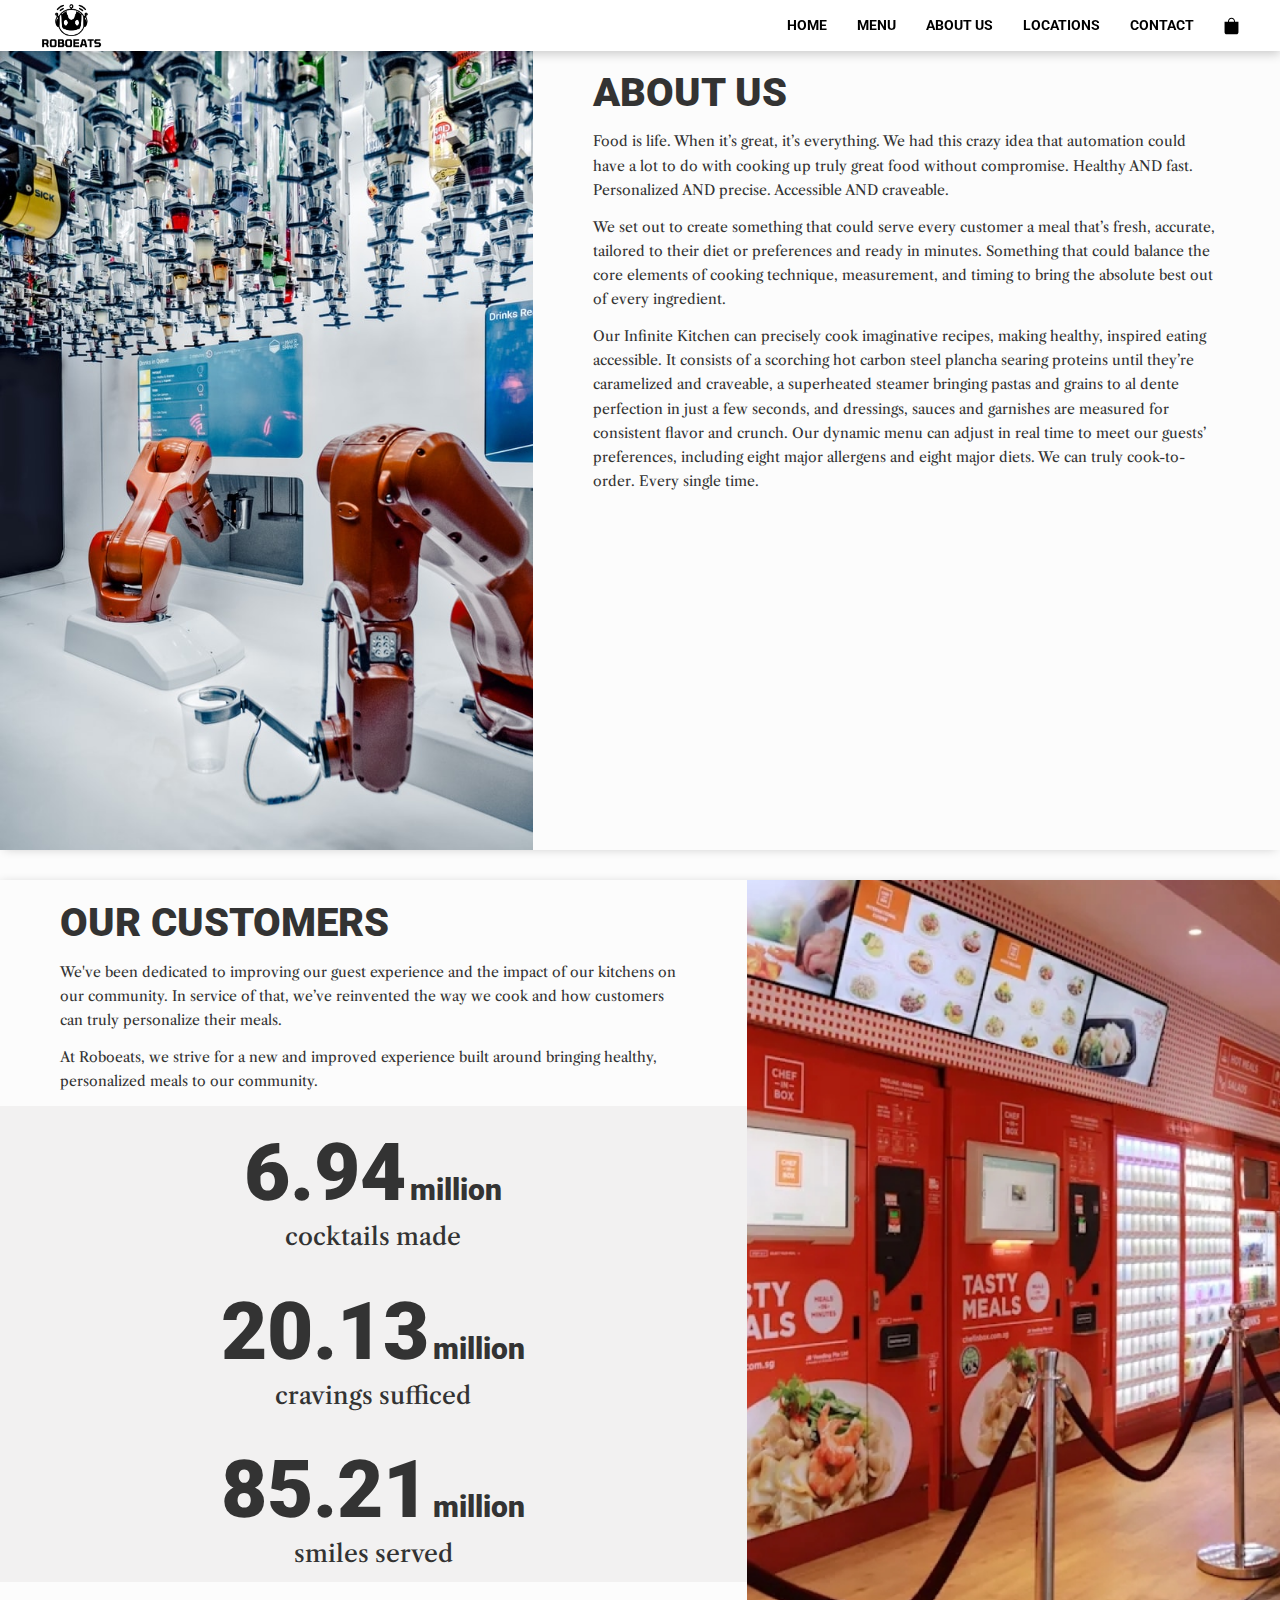
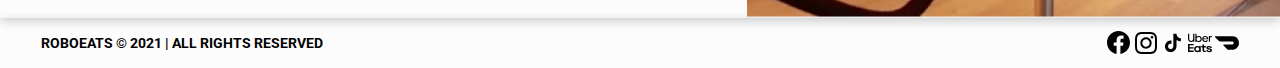
==== commit 139848e4: "update navbar and title" ====
--- a/about.html
+++ b/about.html
@@ -17,7 +17,7 @@
         <script src="https://ajax.googleapis.com/ajax/libs/jquery/3.5.1/jquery.min.js"></script>
         <script src="https://maxcdn.bootstrapcdn.com/bootstrap/3.4.1/js/bootstrap.min.js"></script>
 
-        <title>About Us</title>
+        <title>RoboEats | About Us</title>
     </head>
     <body>
       <!-- Navbar -->
@@ -30,6 +30,7 @@
               <span class="icon-bar"></span>
             </button>
             <a class="navbar-brand" href="index.html"><img src="./assets/img/logo_b.png" alt="RoboEats Logo"></a>
+            <a class="checkout nav-text hidden-sm hidden-md hidden-lg pull-right" href="#"><img src="./assets/icons/bag.svg" alt="A shopping bag icon for checkout"></a>
           </div>
           <div class="collapse navbar-collapse" id="myNavbar">
             <ul class="nav navbar-nav navbar-right">
@@ -47,6 +48,8 @@
               </li>
               <li><a class="nav-text" href="about.html">About Us</a></li>
               <li><a class="nav-text" href="locations.html">Locations</a></li>
+              <li><a class="nav-text" href="contact.html">Contact</a></li>
+              <li><a class="nav-text" href="#"><img src="./assets/icons/bag.svg" alt="A shopping bag icon for checkout"></a></li>
             </ul>
           </div>
         </div>
@@ -64,6 +67,7 @@
             <a href="menu.html">Menu</a>
             <a href="about.html">About</a>
             <a href="locations.html">Locations</a>
+            <a href="contact.html">Contact</a>
           </div>
 
           <div>
--- a/assets/css/navbar.css
+++ b/assets/css/navbar.css
@@ -26,8 +26,23 @@
     height: 45px; /* Set Logo Height */
 }
 
+.navbar .nav img {
+    /* Set bag icon size */
+    width: 15.75px;
+    height: 18px;
+}
+
+.navbar .checkout img {
+    /* Set bag icon size (mobile) */
+    width: 21px;
+    height: 24px;
+    margin: 14px 3px;
+}
+
 .icon-bar {
     background-color:#0D0D0D !important; /* Overrides Hamburger Menu */
+    border: 1.5px solid #0D0D0D;
+    border-radius: 25px !important; 
 }
 
 /* Display dropdown on hover */
